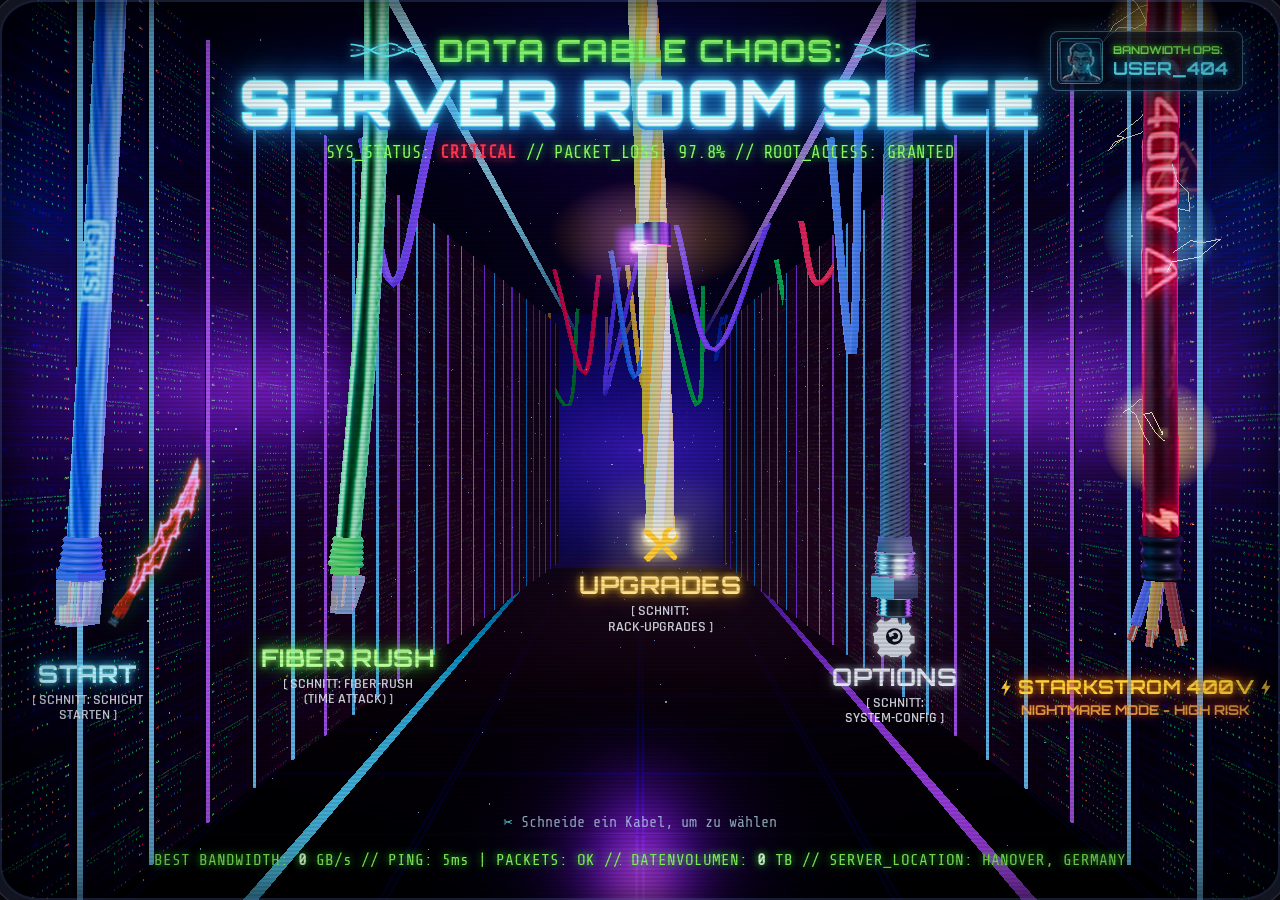
==== index.html @ 013e3e26 "Add Data Cable Chaos: Server Room Slice web game Fruit-Ninja-style 3D arcade game (Three.js) where y" ====
<!doctype html>
<html lang="de">
<head>
  <meta charset="utf-8">
  <meta name="viewport" content="width=device-width, initial-scale=1, maximum-scale=1, user-scalable=no, viewport-fit=cover">
  <meta name="theme-color" content="#07051a">
  <title>Data Cable Chaos: Server Room Slice</title>
  <meta name="description" content="Kabelsalat &amp; IT-Notfall – Serverraum-Panik im Arcade-Stil. Kappe fliegende Kabel im perfekten 90°-Winkel!">
  <link rel="icon" href="data:image/svg+xml,%3Csvg xmlns='http://www.w3.org/2000/svg' viewBox='0 0 64 64'%3E%3Crect width='64' height='64' rx='12' fill='%2307051a'/%3E%3Cpath d='M8 44 C24 40 30 20 56 16' stroke='%2333c8ff' stroke-width='8' fill='none' stroke-linecap='round'/%3E%3Cpath d='M14 12 L50 52' stroke='%23fff' stroke-width='3'/%3E%3C/svg%3E">
  <link rel="stylesheet" href="css/style.css">
  <script type="importmap">
  {
    "imports": {
      "three": "./vendor/three/three.module.min.js",
      "three/addons/": "./vendor/three/addons/"
    }
  }
  </script>
</head>
<body>
<!-- Hand-drawn SVG kit: sketch filters + neon icon symbols -->
<svg class="svg-defs" aria-hidden="true" width="0" height="0">
  <defs>
    <filter id="rough" x="-10%" y="-10%" width="120%" height="120%">
      <feTurbulence type="fractalNoise" baseFrequency="0.035" numOctaves="2" seed="4" result="n"/>
      <feDisplacementMap in="SourceGraphic" in2="n" scale="3.2" xChannelSelector="R" yChannelSelector="G"/>
    </filter>
    <filter id="rough-strong" x="-10%" y="-10%" width="120%" height="120%">
      <feTurbulence type="fractalNoise" baseFrequency="0.05" numOctaves="2" seed="9" result="n"/>
      <feDisplacementMap in="SourceGraphic" in2="n" scale="5" xChannelSelector="R" yChannelSelector="G"/>
    </filter>
    <symbol id="i-heart" viewBox="0 0 64 58">
      <path d="M32 55 C26 49 4 35 4 18 C4 8 11 3 19 3 C25 3 30 7 32 12 C34 7 39 3 45 3 C53 3 60 8 60 18 C60 35 38 49 32 55 Z" fill="currentColor"/>
      <path d="M12 14 C13 10 16 8 20 8" stroke="#fff" stroke-opacity=".75" stroke-width="3.5" fill="none" stroke-linecap="round"/>
      <path d="M31 54 C25 48 5 34 5 18 C5 9 12 4 19 4 C26 4 30 8 32 13 C34 8 38 4 45 4 C52 4 59 9 59 18 C59 34 39 48 33 54" stroke="#ffd0d8" stroke-opacity=".55" stroke-width="1.6" fill="none"/>
    </symbol>
    <symbol id="i-heart-empty" viewBox="0 0 64 58">
      <path d="M32 55 C26 49 4 35 4 18 C4 8 11 3 19 3 C25 3 30 7 32 12 C34 7 39 3 45 3 C53 3 60 8 60 18 C60 35 38 49 32 55 Z" fill="none" stroke="currentColor" stroke-width="3" stroke-dasharray="7 4"/>
      <path d="M22 16 L30 26 L24 32 L34 44" stroke="currentColor" stroke-width="2.5" fill="none"/>
    </symbol>
    <symbol id="i-gear" viewBox="0 0 64 64">
      <path fill="currentColor" d="M27 3h10l2 8 6 3 7-4 7 7-4 7 3 6 8 2v10l-8 2-3 6 4 7-7 7-7-4-6 3-2 8H27l-2-8-6-3-7 4-7-7 4-7-3-6-8-2V27l8-2 3-6-4-7 7-7 7 4 6-3z"/>
      <circle cx="32" cy="32" r="13" fill="#0b0a1c"/>
      <path d="M26 30a7 7 0 1 1 5 8" stroke="currentColor" stroke-width="4" fill="none" stroke-linecap="round"/>
      <path d="M24 26l2 5 5-2" stroke="currentColor" stroke-width="3" fill="none"/>
    </symbol>
    <symbol id="i-wrench" viewBox="0 0 64 64">
      <path fill="currentColor" d="M50 4a13 13 0 0 0-14 17L6 51l7 7 30-30A13 13 0 0 0 60 14l-8 8-7-2-2-7 8-8z"/>
      <path fill="currentColor" d="M9 6l7 2 18 18-6 6L10 14 8 7z"/>
      <path fill="currentColor" d="M36 38l6-6 16 16a4.3 4.3 0 0 1-6 6z"/>
    </symbol>
    <symbol id="i-bolt" viewBox="0 0 32 48">
      <path fill="currentColor" d="M20 1 3 27h11l-4 20 19-28H17z"/>
    </symbol>
    <symbol id="i-warn" viewBox="0 0 64 58">
      <path d="M32 4 61 54H3z" fill="none" stroke="currentColor" stroke-width="5" stroke-linejoin="round"/>
      <path d="M35 17 24 36h9l-4 13 12-18h-9z" fill="currentColor"/>
    </symbol>
    <symbol id="i-pause" viewBox="0 0 32 32">
      <rect x="7" y="5" width="6" height="22" rx="1.5" fill="currentColor"/>
      <rect x="19" y="5" width="6" height="22" rx="1.5" fill="currentColor"/>
    </symbol>
    <symbol id="i-cables" viewBox="0 0 80 24">
      <path d="M2 6 C20 6 24 18 40 18 S60 6 78 6" stroke="currentColor" stroke-width="2" fill="none"/>
      <path d="M2 18 C20 18 24 6 40 6 S60 18 78 18" stroke="currentColor" stroke-width="2" fill="none"/>
      <path d="M2 12 H78" stroke="currentColor" stroke-width="1" stroke-dasharray="3 3" fill="none"/>
    </symbol>
  </defs>
</svg>

<div id="app">
  <canvas id="gl" aria-label="Spielfeld"></canvas>
  <canvas id="fx2d" aria-hidden="true"></canvas>
  <div id="labels" aria-live="off"></div>
  <div id="popups" aria-hidden="true"></div>

  <!-- ============ IN-GAME HUD (gameplay.jpg) ============ -->
  <header id="hud" class="hidden">
    <div class="hud-bw">
      <div class="hud-cap">BANDBREITE:</div>
      <div class="hud-num"><span id="score">0</span><small>GB/s</small></div>
      <div id="boost" class="boost hidden"><svg><use href="#i-bolt"/></svg> UPLINK BOOST x2 <i id="boostTime"></i></div>
      <div id="comboMeter" class="combo-meter"></div>
    </div>
    <div class="hud-title">
      <span>DATA CABLE CHAOS:</span>
      <b>SERVER ROOM SLICE</b>
      <em id="modeTag">SCHICHT</em>
    </div>
    <div class="hud-status">
      <div class="hud-cap" id="statusCap">SERVER-STATUS:</div>
      <div id="hearts" class="hearts"></div>
      <div id="timer" class="timer hidden">60</div>
    </div>
    <button id="pauseBtn" class="icon-btn" aria-label="Pause"><svg><use href="#i-pause"/></svg></button>
  </header>

  <!-- ============ MAIN MENU (menu.jpg) ============ -->
  <section id="menu" class="screen">
    <div class="logo">
      <div class="logo-top"><svg class="logo-cables"><use href="#i-cables"/></svg><span>DATA CABLE CHAOS:</span><svg class="logo-cables"><use href="#i-cables"/></svg></div>
      <h1 class="logo-main">SERVER ROOM SLICE</h1>
      <div class="sysline">SYS_STATUS: <b class="crit">CRITICAL</b> // PACKET_LOSS: <span id="pktLoss">98.4%</span> // ROOT_ACCESS: GRANTED</div>
    </div>
    <div class="operator">
      <img src="assets/textures/ui_avatar.png" alt="" width="46" height="46">
      <div><small>BANDWIDTH OPS:</small><b id="opName">USER_404</b></div>
    </div>
    <img class="menu-blade" src="assets/textures/fx_laser_blade.png" alt="">
    <p class="menu-hint"><span>&#9986;</span> Schneide ein Kabel, um zu wählen</p>
    <footer class="menu-footer">
      BEST BANDWIDTH: <b id="bestScore">0</b> GB/s // PING: <span id="ping">4</span>ms | PACKETS: OK // DATENVOLUMEN: <b id="credits">0</b> TB // SERVER_LOCATION: HANOVER, GERMANY
    </footer>
  </section>

  <!-- ============ UPGRADES ============ -->
  <section id="shop" class="screen panel-screen hidden">
    <div class="panel">
      <div class="panel-head"><svg class="ph-icon yellow"><use href="#i-wrench"/></svg><h2>RACK-UPGRADES</h2><span class="ph-credits">DATENVOLUMEN: <b id="shopCredits">0</b> TB</span></div>
      <div id="shopList" class="shop-list"></div>
      <div class="panel-foot"><button class="btn" data-action="back">&#8592; ZURÜCK</button></div>
    </div>
  </section>

  <!-- ============ OPTIONS ============ -->
  <section id="options" class="screen panel-screen hidden">
    <div class="panel">
      <div class="panel-head"><svg class="ph-icon grey"><use href="#i-gear"/></svg><h2>SYSTEM-CONFIG</h2></div>
      <div class="opt-grid">
        <label class="opt"><span>SOUND-FX</span><input type="checkbox" data-opt="sfx"><i></i></label>
        <label class="opt"><span>SERVER-BRUMMEN (MUSIK)</span><input type="checkbox" data-opt="music"><i></i></label>
        <label class="opt"><span>NEON-BLOOM (GRAFIK)</span><input type="checkbox" data-opt="bloom"><i></i></label>
        <label class="opt"><span>CRT-SCANLINES</span><input type="checkbox" data-opt="crt"><i></i></label>
        <label class="opt"><span>SCREEN-SHAKE</span><input type="checkbox" data-opt="shake"><i></i></label>
        <label class="opt"><span>WINKEL-OVERLAY (SKIZZE)</span><input type="checkbox" data-opt="protractor"><i></i></label>
        <div class="opt opt-row"><span>KLINGENFARBE</span>
          <div class="swatches" id="bladeSwatches">
            <button data-blade="cyan" style="--c:#39e8ff" aria-label="Cyan"></button>
            <button data-blade="magenta" style="--c:#ff4fd8" aria-label="Magenta"></button>
            <button data-blade="gold" style="--c:#ffc933" aria-label="Gold"></button>
            <button data-blade="green" style="--c:#6dff6a" aria-label="Grün"></button>
          </div>
        </div>
        <div class="opt opt-row"><span>OPERATOR-NAME</span><input type="text" id="nameInput" maxlength="12" spellcheck="false" autocomplete="off"></div>
      </div>
      <div class="panel-foot">
        <button class="btn danger" data-action="reset">FORMATIEREN (RESET)</button>
        <button class="btn" data-action="back">&#8592; ZURÜCK</button>
      </div>
    </div>
  </section>

  <!-- ============ PAUSE ============ -->
  <section id="pause" class="screen panel-screen hidden">
    <div class="panel small">
      <div class="panel-head"><h2>WARTUNGSMODUS</h2></div>
      <p class="mono center">Schicht pausiert. Kabel hängen in der Luft …</p>
      <div class="panel-foot col">
        <button class="btn primary" data-action="resume">WEITER</button>
        <button class="btn" data-action="restart">NEUSTART</button>
        <button class="btn" data-action="menu">HAUPTMENÜ</button>
      </div>
    </div>
  </section>

  <!-- ============ GAME OVER ============ -->
  <section id="gameover" class="screen panel-screen hidden">
    <div class="panel bsod" id="goPanel">
      <div class="bsod-face">:(</div>
      <h2 id="goTitle">SYSTEMABSTURZ</h2>
      <p class="mono" id="goReason">KERNEL_PANIC: 400V_CONTACT_DETECTED</p>
      <div class="go-stats" id="goStats"></div>
      <div id="goRecord" class="go-record hidden">NEUER REKORD!</div>
      <div class="panel-foot">
        <button class="btn primary" data-action="restart">NEUE SCHICHT</button>
        <button class="btn" data-action="menu">HAUPTMENÜ</button>
      </div>
    </div>
  </section>

  <div id="flash"></div>
  <div id="crt" aria-hidden="true"><div class="scan"></div><div class="vignette"></div><div class="bezel"></div></div>

  <div id="loading" class="screen">
    <div class="boot">
      <div class="boot-title">DATA CABLE CHAOS</div>
      <pre id="bootLog">&gt; POST check ...</pre>
      <div class="boot-bar"><i id="bootBar"></i></div>
    </div>
  </div>
  <noscript><div class="noscript">Dieses Spiel benötigt JavaScript &amp; WebGL.</div></noscript>
</div>

<script type="module" src="js/main.js"></script>
</body>
</html>
---- css/style.css ----
/* ==========================================================================
   DATA CABLE CHAOS: SERVER ROOM SLICE — neon CRT arcade UI
   ========================================================================== */
@font-face{font-family:'Orbitron';font-style:normal;font-weight:700 900;font-display:swap;src:url('../assets/fonts/Orbitron-900.woff2') format('woff2');}
@font-face{font-family:'Rajdhani';font-style:normal;font-weight:600;font-display:swap;src:url('../assets/fonts/Rajdhani-600.woff2') format('woff2');}
@font-face{font-family:'Rajdhani';font-style:normal;font-weight:700;font-display:swap;src:url('../assets/fonts/Rajdhani-700.woff2') format('woff2');}
@font-face{font-family:'Share Tech Mono';font-style:normal;font-weight:400;font-display:swap;src:url('../assets/fonts/ShareTechMono-400.woff2') format('woff2');}

:root{
  --bg:#07051a;
  --green:#8dff62;
  --green-glow:#3dff3a;
  --cyan:#5ff2ff;
  --cyan-deep:#1aa9ff;
  --blue:#2f7dff;
  --yellow:#ffc933;
  --red:#ff3552;
  --orange:#ff8a2a;
  --grey:#c8d0dc;
  --purple:#8a4dff;
  --panel:rgba(10,12,30,.86);
  --line:rgba(120,190,255,.35);
  --blade:#39e8ff;
  --f-title:'Orbitron',system-ui,sans-serif;
  --f-ui:'Rajdhani','Segoe UI',system-ui,sans-serif;
  --f-mono:'Share Tech Mono',ui-monospace,monospace;
  --gutter:clamp(12px,2.4vw,34px);
}
*{box-sizing:border-box;margin:0;padding:0}
html,body{height:100%;background:var(--bg);color:#fff;overflow:hidden;overscroll-behavior:none}
body{font-family:var(--f-ui);-webkit-font-smoothing:antialiased;user-select:none;-webkit-user-select:none;-webkit-tap-highlight-color:transparent;touch-action:none}
.svg-defs{position:absolute;width:0;height:0}
.hidden{display:none!important}
button{font:inherit;color:inherit;background:none;border:0;cursor:pointer}

#app{position:fixed;inset:0;overflow:hidden;background:radial-gradient(120% 90% at 50% 45%,#1b0e46 0%,#0a0724 55%,#040310 100%)}
#gl,#fx2d{position:absolute;inset:0;width:100%;height:100%;display:block}
#gl{touch-action:none;cursor:crosshair}
#fx2d{pointer-events:none;z-index:2}
#labels,#popups{position:absolute;inset:0;pointer-events:none;z-index:3}

/* ---------- neon text helpers ---------- */
.neon-green{color:var(--green);text-shadow:0 0 6px var(--green-glow),0 0 18px rgba(61,255,58,.55)}
.neon-cyan{color:var(--cyan);text-shadow:0 0 6px var(--cyan-deep),0 0 22px rgba(26,169,255,.8)}

/* ==========================================================================
   HUD (gameplay.jpg)
   ========================================================================== */
#hud{position:absolute;inset:0 0 auto 0;z-index:5;display:grid;grid-template-columns:1fr auto 1fr;align-items:start;
  padding:calc(var(--gutter) + env(safe-area-inset-top)) calc(var(--gutter) + 8px) 0;pointer-events:none}
.hud-cap{font-family:var(--f-title);font-weight:700;font-size:clamp(13px,1.9vw,28px);letter-spacing:.04em;color:var(--green);
  text-shadow:0 0 6px var(--green-glow),0 0 16px rgba(61,255,58,.45)}
.hud-num{display:flex;align-items:baseline;gap:.35em;font-family:var(--f-title);font-weight:900;line-height:1;
  font-size:clamp(34px,5.6vw,84px);color:#d6fbff;
  text-shadow:0 0 4px #fff,0 0 12px var(--cyan),0 0 30px var(--cyan-deep),0 0 60px rgba(26,169,255,.5)}
.hud-num small{font-size:.36em;color:var(--green);text-shadow:0 0 8px var(--green-glow)}
.hud-num.bump{animation:bump .25s ease-out}
@keyframes bump{0%{transform:scale(1.14)}100%{transform:scale(1)}}
.hud-bw{justify-self:start;transform-origin:left top}
.hud-title{text-align:center;font-family:var(--f-title);line-height:1.05;padding-top:4px}
.hud-title span{display:block;font-weight:700;color:var(--green);font-size:clamp(11px,1.7vw,26px);letter-spacing:.05em;
  text-shadow:0 0 6px var(--green-glow),0 0 14px rgba(61,255,58,.45)}
.hud-title b{display:block;color:#c9f6ff;font-weight:700;font-size:clamp(12px,1.9vw,30px);letter-spacing:.04em;
  text-shadow:0 0 6px var(--cyan),0 0 18px var(--cyan-deep)}
.hud-title em{display:inline-block;margin-top:6px;font-style:normal;font-family:var(--f-mono);font-size:clamp(10px,1vw,13px);
  color:var(--bg);background:var(--green);padding:1px 8px;border-radius:2px;letter-spacing:.12em;box-shadow:0 0 12px var(--green-glow)}
.hud-title em.rush{background:var(--green)} .hud-title em.nightmare{background:var(--red);color:#fff;box-shadow:0 0 14px var(--red)}
.hud-status{justify-self:end;text-align:right}
.hearts{display:flex;gap:clamp(4px,.6vw,10px);justify-content:flex-end;margin-top:4px}
.hearts svg{width:clamp(30px,4.2vw,62px);height:clamp(27px,3.8vw,56px);color:#ff2447;
  filter:drop-shadow(0 0 6px #ff2447) drop-shadow(0 0 16px rgba(255,36,71,.7))}
.hearts svg.lost{color:#5a2a3a;filter:url(#rough) drop-shadow(0 0 2px #000);opacity:.8}
.hearts svg.hit{animation:heartHit .6s ease-out}
@keyframes heartHit{0%{transform:scale(1.6) rotate(-12deg);color:#fff}100%{transform:scale(1)}}
.timer{font-family:var(--f-title);font-weight:900;font-size:clamp(30px,5vw,72px);color:#eaffd8;line-height:1;
  text-shadow:0 0 6px #fff,0 0 16px var(--green),0 0 36px var(--green-glow)}
.timer.low{color:#ffd6dc;text-shadow:0 0 6px #fff,0 0 16px var(--red),0 0 36px var(--red);animation:blink .5s steps(2) infinite}
@keyframes blink{50%{opacity:.55}}
.boost{margin-top:8px;display:inline-flex;align-items:center;gap:6px;font-family:var(--f-title);font-size:clamp(11px,1.2vw,16px);
  color:var(--yellow);padding:4px 10px;border:1px solid var(--yellow);border-radius:4px;box-shadow:0 0 14px rgba(255,201,51,.5),inset 0 0 12px rgba(255,201,51,.25);
  animation:blink 1s steps(2) infinite}
.boost svg{width:12px;height:18px}
.combo-meter{margin-top:6px;font-family:var(--f-mono);color:var(--cyan);font-size:clamp(11px,1.1vw,15px);min-height:1.2em;text-shadow:0 0 8px var(--cyan-deep)}
.icon-btn{position:absolute;right:calc(var(--gutter) + 8px);top:calc(var(--gutter) + env(safe-area-inset-top) + clamp(78px,9vw,130px));pointer-events:auto;
  width:40px;height:40px;border-radius:8px;border:1px solid var(--line);background:rgba(10,12,30,.55);color:var(--grey);
  display:grid;place-items:center;box-shadow:0 0 12px rgba(95,242,255,.15)}
.icon-btn svg{width:18px;height:18px}
.icon-btn:hover{color:#fff;border-color:var(--cyan);box-shadow:0 0 16px rgba(95,242,255,.5)}

/* ==========================================================================
   MENU (menu.jpg)
   ========================================================================== */
.screen{position:absolute;inset:0;z-index:6}
#menu{pointer-events:none}
.logo{position:absolute;left:50%;top:calc(var(--gutter) + env(safe-area-inset-top));transform:translateX(-50%);text-align:center;width:min(96vw,1320px)}
.logo-top{display:flex;align-items:center;justify-content:center;gap:12px;font-family:var(--f-title);font-weight:700;color:var(--green);
  font-size:clamp(14px,2.4vw,34px);letter-spacing:.05em;text-shadow:0 0 6px var(--green-glow),0 0 18px rgba(61,255,58,.5)}
.logo-cables{width:clamp(34px,6vw,86px);height:clamp(12px,1.9vw,26px);color:var(--cyan);filter:url(#rough) drop-shadow(0 0 4px var(--cyan-deep))}
.logo-main{font-family:var(--f-title);font-weight:900;font-size:clamp(26px,4.9vw,80px);line-height:1.02;letter-spacing:.02em;margin-top:2px;
  color:#e9fcff;-webkit-text-stroke:1px rgba(95,242,255,.9);
  text-shadow:0 0 2px #fff,0 0 10px var(--cyan),0 0 26px var(--cyan-deep),0 0 60px rgba(47,125,255,.8),0 4px 0 rgba(26,80,190,.9)}
.sysline{margin-top:8px;font-family:var(--f-mono);font-size:clamp(10px,1.35vw,19px);color:var(--green);letter-spacing:.03em;text-shadow:0 0 8px var(--green-glow)}
.sysline .crit{color:var(--red);text-shadow:0 0 10px var(--red);animation:blink 1.2s steps(2) infinite}
.operator{position:absolute;right:calc(var(--gutter) + 6px);top:calc(var(--gutter) + env(safe-area-inset-top));display:flex;gap:10px;align-items:center;
  padding:6px 14px 6px 6px;border:1.5px solid rgba(120,200,255,.55);border-radius:8px;background:rgba(8,14,32,.78);
  box-shadow:0 0 18px rgba(95,242,255,.25),inset 0 0 14px rgba(95,242,255,.12)}
.operator img{width:46px;height:46px;border-radius:5px;border:1px solid rgba(95,242,255,.6)}
.operator small{display:block;font-family:var(--f-title);font-size:11px;color:var(--green);text-shadow:0 0 6px var(--green-glow)}
.operator b{display:block;font-family:var(--f-title);font-size:18px;color:var(--cyan);text-shadow:0 0 8px var(--cyan-deep)}
.menu-blade{position:absolute;width:clamp(120px,15vw,230px);opacity:.95;mix-blend-mode:screen;transform:rotate(-58deg);transform-origin:left center;
  left:var(--blade-x,20%);top:var(--blade-y,60%);filter:drop-shadow(0 0 10px rgba(255,60,60,.5)) hue-rotate(155deg) saturate(1.6);animation:bladeBob 2.4s ease-in-out infinite}
@keyframes bladeBob{50%{translate:0 -6px}}
.menu-hint{position:absolute;left:50%;bottom:calc(var(--gutter) + 38px + env(safe-area-inset-bottom));transform:translateX(-50%);font-family:var(--f-mono);
  color:rgba(200,240,255,.7);font-size:clamp(11px,1.2vw,15px);white-space:nowrap;animation:blink 2s steps(2) infinite}
.menu-hint span{color:var(--cyan)}
.menu-footer{position:absolute;left:0;right:0;bottom:calc(var(--gutter) + env(safe-area-inset-bottom));text-align:center;font-family:var(--f-mono);
  font-size:clamp(9px,1.25vw,17px);color:var(--green);text-shadow:0 0 8px var(--green-glow);padding:0 var(--gutter)}
.menu-footer b{color:#d8ffd0}

/* ---- labels under the hanging 3D menu cables ---- */
.mlabel{position:absolute;transform:translate(-50%,0);text-align:center;pointer-events:auto;cursor:pointer;white-space:nowrap;transition:opacity .3s}
.mlabel .ml-icon{position:absolute;left:50%;bottom:100%;transform:translate(-50%,-4px);width:clamp(28px,3.2vw,48px);height:clamp(28px,3.2vw,48px)}
.mlabel .ml-title{display:block;font-family:var(--f-title);font-weight:700;font-size:clamp(13px,1.9vw,30px);letter-spacing:.02em}
.mlabel .ml-sub{display:block;margin-top:4px;font-family:var(--f-ui);font-weight:600;font-size:clamp(10px,1.1vw,16px);color:#e7ecf5;opacity:.9;line-height:1.1}
.mlabel.start .ml-title{color:#b8f2ff;text-shadow:0 0 6px var(--cyan),0 0 20px var(--cyan-deep)}
.mlabel.rush .ml-title{color:#b8ff9a;text-shadow:0 0 6px var(--green),0 0 20px var(--green-glow)}
.mlabel.shop .ml-title{color:#ffe08a;text-shadow:0 0 6px var(--yellow),0 0 20px rgba(255,170,0,.7)}
.mlabel.shop .ml-icon{color:var(--yellow);filter:url(#rough) drop-shadow(0 0 8px rgba(255,190,40,.9))}
.mlabel.opts .ml-title{color:#dfe5ee;text-shadow:0 0 6px rgba(200,210,230,.7),0 0 18px rgba(160,170,200,.5)}
.mlabel.opts .ml-icon{color:#c9ced8;filter:url(#rough) drop-shadow(0 0 6px rgba(200,210,230,.6))}
.mlabel.hv .ml-title{color:#ffd23a;text-shadow:0 0 6px #ff9d00,0 0 20px #ff4a00;font-size:clamp(11px,1.5vw,24px)}
.mlabel.hv .ml-sub{color:#ffb14a;font-family:var(--f-title);font-size:clamp(9px,1.05vw,14px);text-shadow:0 0 8px #ff4a00}
.mlabel.hv .ml-title svg{width:.6em;height:.9em;vertical-align:-.1em;color:#ffd23a}
.mlabel:hover .ml-title{filter:brightness(1.35)}
.mlabel.gone{opacity:0}

/* ==========================================================================
   Popups (points + angle)
   ========================================================================== */
.pop{position:absolute;transform:translate(-50%,-50%);text-align:center;font-family:var(--f-title);font-weight:900;white-space:nowrap;
  animation:popUp 1.05s cubic-bezier(.2,.9,.3,1) forwards}
.pop .pts{display:block;font-size:clamp(18px,2.4vw,34px);color:#eaffff;text-shadow:0 0 6px var(--cyan),0 0 18px var(--cyan-deep)}
.pop .grade{display:block;font-size:clamp(11px,1.3vw,18px);letter-spacing:.06em}
.pop.g-perfect .pts{color:#fff6cf;text-shadow:0 0 6px #ffd23a,0 0 22px #ff9d00}
.pop.g-perfect .grade{color:#ffe27a;text-shadow:0 0 10px #ffae00}
.pop.g-clean .grade{color:var(--green);text-shadow:0 0 10px var(--green-glow)}
.pop.g-ok .grade{color:var(--cyan)}
.pop.g-bad .grade{color:#ff8fa0;text-shadow:0 0 8px var(--red)}
.pop .strip{display:block;font-family:var(--f-mono);font-size:clamp(10px,1.1vw,14px);color:var(--yellow);text-shadow:0 0 8px #ff9d00}
.pop.combo .pts{font-size:clamp(26px,4vw,56px);color:#fff;text-shadow:0 0 8px var(--purple),0 0 26px #ff4fd8}
.pop.combo .grade{color:#ffb5f5}
.pop.bad .pts{color:#ff9aa8;text-shadow:0 0 10px var(--red)}
.pop.boost .pts{color:#fff2b0;text-shadow:0 0 10px #ffc933,0 0 30px #ff9d00}
@keyframes popUp{0%{opacity:0;transform:translate(-50%,-30%) scale(.6)}15%{opacity:1;transform:translate(-50%,-60%) scale(1.15)}
  30%{transform:translate(-50%,-70%) scale(1)}100%{opacity:0;transform:translate(-50%,-150%) scale(.95)}}
.miss-x{position:absolute;transform:translate(-50%,-100%);font-family:var(--f-title);font-weight:900;font-size:clamp(34px,4vw,60px);color:var(--red);
  text-shadow:0 0 10px var(--red),0 0 30px var(--red);animation:missX 1.2s ease-out forwards}
.miss-x small{display:block;font-size:.28em;font-family:var(--f-mono);letter-spacing:.1em}
@keyframes missX{0%{opacity:0;transform:translate(-50%,-60%) scale(2)}15%{opacity:1;transform:translate(-50%,-100%) scale(1)}80%{opacity:1}100%{opacity:0;transform:translate(-50%,-130%)}}

/* ==========================================================================
   Panels (shop / options / pause / game over)
   ========================================================================== */
.panel-screen{display:grid;place-items:center;padding:var(--gutter);background:rgba(4,3,16,.55);backdrop-filter:blur(3px);-webkit-backdrop-filter:blur(3px)}
.panel{position:relative;width:min(760px,100%);max-height:calc(100dvh - 2*var(--gutter));overflow:auto;padding:clamp(16px,2.4vw,30px);
  background:linear-gradient(180deg,rgba(14,18,42,.94),rgba(8,9,24,.94));border-radius:14px;
  box-shadow:0 0 0 1.5px rgba(120,200,255,.45),0 0 30px rgba(47,125,255,.35),inset 0 0 40px rgba(95,242,255,.07)}
.panel::before{content:"";position:absolute;inset:6px;border:1.5px solid rgba(141,255,98,.35);border-radius:10px;pointer-events:none;filter:url(#rough)}
.panel.small{width:min(420px,100%)}
.panel-head{display:flex;align-items:center;gap:12px;flex-wrap:wrap;margin-bottom:16px;padding-bottom:12px;border-bottom:1px solid var(--line)}
.panel-head h2{font-family:var(--f-title);font-size:clamp(20px,2.6vw,32px);color:#c9f6ff;text-shadow:0 0 8px var(--cyan),0 0 22px var(--cyan-deep);letter-spacing:.04em}
.ph-icon{width:38px;height:38px;filter:url(#rough)}
.ph-icon.yellow{color:var(--yellow);filter:url(#rough) drop-shadow(0 0 8px #ffae00)}
.ph-icon.grey{color:var(--grey);filter:url(#rough) drop-shadow(0 0 6px rgba(200,210,230,.6))}
.ph-credits{margin-left:auto;font-family:var(--f-mono);color:var(--green);text-shadow:0 0 8px var(--green-glow)}
.panel-foot{display:flex;gap:12px;justify-content:flex-end;flex-wrap:wrap;margin-top:20px}
.panel-foot.col{flex-direction:column;align-items:stretch}
.mono{font-family:var(--f-mono);color:#bfe9ff}
.center{text-align:center}
.btn{font-family:var(--f-title);font-weight:700;font-size:clamp(13px,1.3vw,16px);letter-spacing:.06em;padding:12px 20px;border-radius:8px;color:#dff8ff;
  border:1.5px solid rgba(120,200,255,.55);background:rgba(20,40,80,.35);box-shadow:0 0 12px rgba(95,242,255,.18),inset 0 0 12px rgba(95,242,255,.1);transition:.15s}
.btn:hover,.btn:focus-visible{outline:none;border-color:var(--cyan);color:#fff;box-shadow:0 0 18px rgba(95,242,255,.55),inset 0 0 16px rgba(95,242,255,.25)}
.btn.primary{border-color:var(--green);color:#eaffdf;background:rgba(40,90,30,.35);box-shadow:0 0 16px rgba(61,255,58,.35),inset 0 0 14px rgba(61,255,58,.2)}
.btn.danger{border-color:rgba(255,53,82,.7);color:#ffc2cc;background:rgba(90,10,20,.35)}
.btn:disabled{opacity:.4;cursor:not-allowed}

/* shop */
.shop-list{display:grid;gap:12px}
.shop-item{display:grid;grid-template-columns:auto 1fr auto;gap:14px;align-items:center;padding:12px 14px;border-radius:10px;
  border:1px solid rgba(120,200,255,.25);background:rgba(12,20,44,.6)}
.shop-item .si-icon{width:54px;height:54px;border-radius:8px;display:grid;place-items:center;background:rgba(0,0,0,.35);border:1px solid rgba(255,255,255,.1)}
.shop-item .si-icon svg{width:32px;height:32px;filter:url(#rough) drop-shadow(0 0 6px currentColor)}
.shop-item h3{font-family:var(--f-title);font-size:clamp(13px,1.4vw,17px);color:#e9fbff;letter-spacing:.03em}
.shop-item p{font-size:clamp(13px,1.2vw,15px);color:#aebfd6;line-height:1.25;margin-top:2px}
.shop-item .lv{display:flex;gap:4px;margin-top:6px}
.shop-item .lv i{width:18px;height:6px;border-radius:1px;background:rgba(255,255,255,.12)}
.shop-item .lv i.on{background:var(--green);box-shadow:0 0 8px var(--green-glow)}
.shop-item .btn{min-width:118px;padding:10px 12px}

/* options */
.opt-grid{display:grid;grid-template-columns:repeat(auto-fit,minmax(260px,1fr));gap:10px}
.opt{display:flex;align-items:center;justify-content:space-between;gap:12px;padding:12px 14px;border-radius:10px;border:1px solid rgba(120,200,255,.25);
  background:rgba(12,20,44,.6);font-family:var(--f-title);font-size:clamp(11px,1.1vw,14px);color:#dfe8f5;cursor:pointer;letter-spacing:.03em}
.opt input[type=checkbox]{position:absolute;opacity:0;pointer-events:none}
.opt input[type=checkbox]+i{flex:none;width:46px;height:24px;border-radius:12px;background:#2a2d44;position:relative;transition:.2s;border:1px solid rgba(255,255,255,.15)}
.opt input[type=checkbox]+i::after{content:"";position:absolute;left:3px;top:3px;width:16px;height:16px;border-radius:50%;background:#8b90a8;transition:.2s}
.opt input[type=checkbox]:checked+i{background:rgba(61,255,58,.25);border-color:var(--green);box-shadow:0 0 10px rgba(61,255,58,.5)}
.opt input[type=checkbox]:checked+i::after{left:25px;background:var(--green)}
.opt input[type=checkbox]:focus-visible+i{outline:2px solid var(--cyan);outline-offset:2px}
.opt-row{cursor:default}
.swatches{display:flex;gap:8px}
.swatches button{width:26px;height:26px;border-radius:50%;background:var(--c);box-shadow:0 0 10px var(--c);border:2px solid transparent}
.swatches button.on{border-color:#fff}
#nameInput{width:130px;font-family:var(--f-mono);font-size:15px;color:var(--cyan);background:#070a18;border:1px solid var(--line);border-radius:6px;padding:6px 8px;user-select:text;-webkit-user-select:text}

/* game over: neon "blue screen" */
.bsod{text-align:left;background:linear-gradient(180deg,rgba(14,40,140,.92),rgba(8,20,90,.94));box-shadow:0 0 0 1.5px rgba(120,200,255,.7),0 0 50px rgba(47,125,255,.6)}
.bsod.lost{background:linear-gradient(180deg,rgba(70,10,30,.94),rgba(30,5,20,.95));box-shadow:0 0 0 1.5px rgba(255,80,110,.6),0 0 50px rgba(255,53,82,.45)}
.bsod.timeup{background:linear-gradient(180deg,rgba(10,60,30,.94),rgba(5,28,16,.95));box-shadow:0 0 0 1.5px rgba(141,255,98,.6),0 0 50px rgba(61,255,58,.35)}
.bsod-face{font-family:var(--f-ui);font-size:clamp(60px,9vw,110px);line-height:1;color:#fff}
.bsod h2{font-family:var(--f-title);font-size:clamp(24px,3.6vw,46px);margin-top:6px;text-shadow:0 0 12px rgba(255,255,255,.5)}
.bsod .mono{color:#dbe8ff;margin-top:6px}
.go-stats{display:grid;grid-template-columns:repeat(auto-fit,minmax(150px,1fr));gap:10px;margin-top:18px}
.go-stats div{padding:10px 12px;background:rgba(0,0,0,.25);border-radius:8px;border:1px solid rgba(255,255,255,.12)}
.go-stats small{display:block;font-family:var(--f-mono);font-size:12px;color:#b9cdf5;letter-spacing:.06em}
.go-stats b{display:block;font-family:var(--f-title);font-size:clamp(18px,2.2vw,26px);color:#fff}
.go-record{margin-top:14px;font-family:var(--f-title);font-size:22px;color:var(--yellow);text-shadow:0 0 12px #ff9d00;animation:blink .6s steps(2) infinite}

/* ==========================================================================
   Flash + CRT monitor frame
   ========================================================================== */
#flash{position:absolute;inset:0;z-index:7;pointer-events:none;opacity:0;background:radial-gradient(circle at var(--fx,50%) var(--fy,50%),#fff 0%,#9fe8ff 25%,rgba(80,120,255,.6) 60%,rgba(40,0,80,.3) 100%)}
#flash.go{animation:flash .9s ease-out}
#flash.red{background:radial-gradient(circle at 50% 100%,rgba(255,40,60,.7),rgba(255,0,40,0) 70%)}
@keyframes flash{0%{opacity:1}100%{opacity:0}}
.shake{animation:shake .45s cubic-bezier(.36,.07,.19,.97)}
.shake-big{animation:shake 1s cubic-bezier(.36,.07,.19,.97)}
@keyframes shake{10%,90%{transform:translate(-2px,1px)}20%,80%{transform:translate(4px,-2px)}30%,50%,70%{transform:translate(-7px,3px)}40%,60%{transform:translate(7px,-3px)}}

#crt{position:absolute;inset:0;z-index:8;pointer-events:none}
#crt .scan{position:absolute;inset:0;background:repeating-linear-gradient(180deg,rgba(0,0,0,0) 0,rgba(0,0,0,0) 2px,rgba(0,0,0,.2) 3px,rgba(0,0,0,0) 4px);mix-blend-mode:multiply;animation:scanFlicker 6s infinite}
@keyframes scanFlicker{0%,100%{opacity:.85}48%{opacity:.85}50%{opacity:.6}52%{opacity:.85}}
#crt .vignette{position:absolute;inset:0;background:radial-gradient(ellipse 80% 75% at 50% 50%,transparent 60%,rgba(0,0,0,.55) 100%)}
#crt .bezel{position:absolute;inset:0;border-radius:clamp(14px,3vw,46px)/clamp(12px,2.6vw,40px);
  box-shadow:0 0 0 clamp(4px,.7vw,10px) #121420,0 0 0 clamp(5px,.8vw,12px) #262a3a,inset 0 0 0 2px rgba(120,160,255,.18),inset 0 0 50px rgba(0,0,0,.8),0 0 0 100vmax #06060c}
body.no-crt #crt .scan{display:none}

/* ==========================================================================
   Boot / loading
   ========================================================================== */
#loading{z-index:20;display:grid;place-items:center;background:#05040f;transition:opacity .6s}
#loading.done{opacity:0;pointer-events:none}
.boot{width:min(520px,88vw);font-family:var(--f-mono);color:var(--green)}
.boot-title{font-family:var(--f-title);font-weight:900;font-size:clamp(22px,4vw,40px);color:var(--cyan);text-shadow:0 0 12px var(--cyan-deep);margin-bottom:14px}
.boot pre{font-family:var(--f-mono);white-space:pre-wrap;font-size:13px;min-height:9em;text-shadow:0 0 6px var(--green-glow)}
.boot-bar{height:8px;border:1px solid var(--green);border-radius:2px;margin-top:10px;padding:1px}
.boot-bar i{display:block;height:100%;width:0;background:var(--green);box-shadow:0 0 10px var(--green-glow);transition:width .2s}
.noscript{position:fixed;inset:0;display:grid;place-items:center;font-family:var(--f-mono);color:var(--red)}

/* ==========================================================================
   Responsive
   ========================================================================== */
@media (max-width:760px){
  #hud{grid-template-columns:1fr 1fr}
  .hud-title{display:none}
  .operator{display:none}
  .sysline{font-size:10px}
  .menu-blade{display:none}
  .shop-item{grid-template-columns:auto 1fr}
  .shop-item .btn{grid-column:1/-1}
}
@media (max-width:640px){
  .mlabel .ml-sub{display:none}
  .mlabel.hv .ml-title .long{display:none}
}
@media (max-height:520px){
  .sysline{display:none}
  .menu-hint{display:none}
}
@media (prefers-reduced-motion:reduce){
  .sysline .crit,.menu-hint,.boost,.menu-blade{animation:none}
}
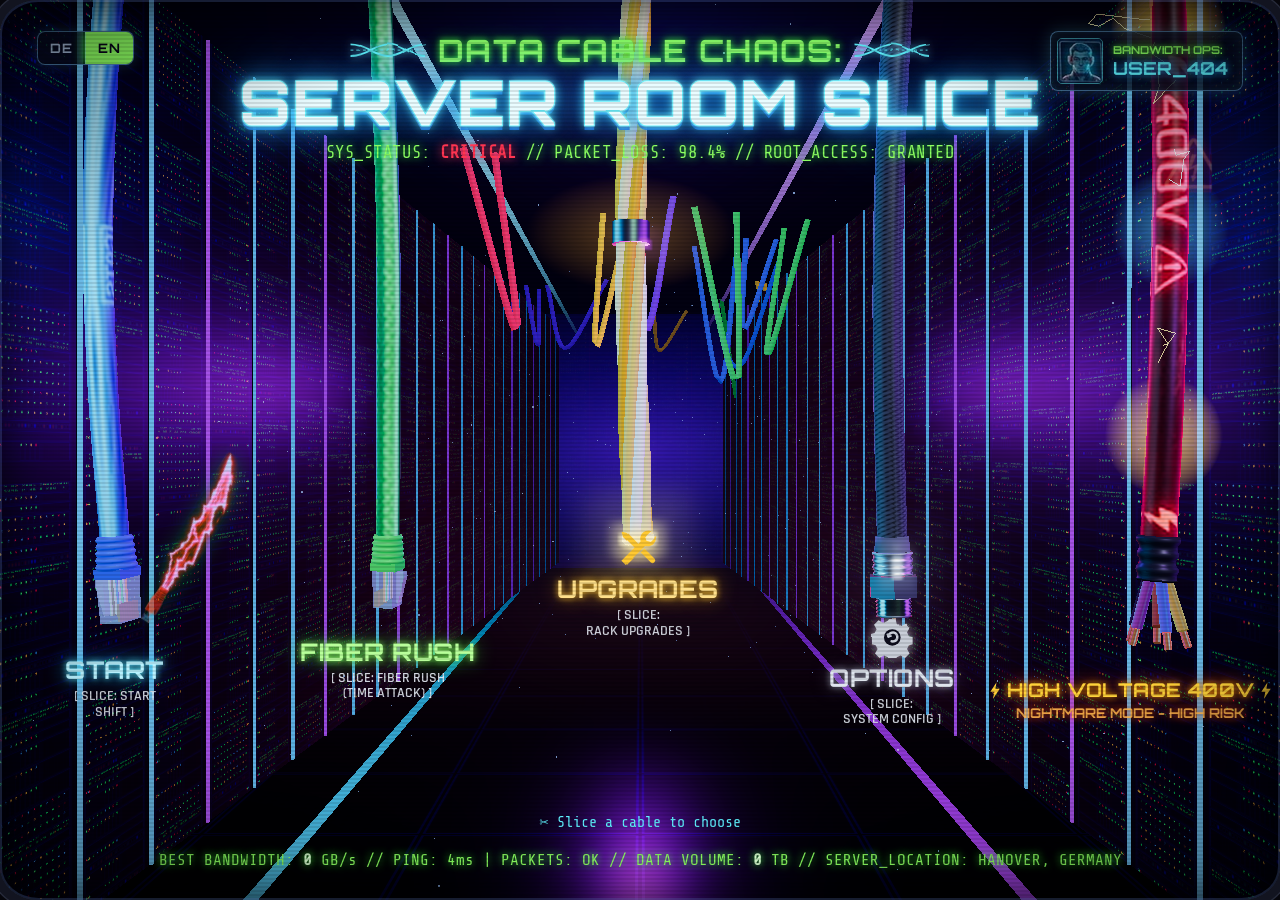
==== commit 274610e7: "Add German/English language setting All UI text moves into js/i18n.js. Static markup is translated v" ====
--- a/index.html
+++ b/index.html
@@ -77,7 +77,7 @@
   <!-- ============ IN-GAME HUD (gameplay.jpg) ============ -->
   <header id="hud" class="hidden">
     <div class="hud-bw">
-      <div class="hud-cap">BANDBREITE:</div>
+      <div class="hud-cap" data-i18n="hud.bandwidth">BANDBREITE:</div>
       <div class="hud-num"><span id="score">0</span><small>GB/s</small></div>
       <div id="boost" class="boost hidden"><svg><use href="#i-bolt"/></svg> UPLINK BOOST x2 <i id="boostTime"></i></div>
       <div id="comboMeter" class="combo-meter"></div>
@@ -92,7 +92,7 @@
       <div id="hearts" class="hearts"></div>
       <div id="timer" class="timer hidden">60</div>
     </div>
-    <button id="pauseBtn" class="icon-btn" aria-label="Pause"><svg><use href="#i-pause"/></svg></button>
+    <button id="pauseBtn" class="icon-btn" aria-label="Pause" data-i18n-aria="aria.pause"><svg><use href="#i-pause"/></svg></button>
   </header>
 
   <!-- ============ MAIN MENU (menu.jpg) ============ -->
@@ -106,9 +106,12 @@
       <img src="assets/textures/ui_avatar.png" alt="" width="46" height="46">
       <div><small>BANDWIDTH OPS:</small><b id="opName">USER_404</b></div>
     </div>
+    <div class="lang-switch menu-lang" role="group" aria-label="Sprache / Language">
+      <button type="button" data-lang="de">DE</button><button type="button" data-lang="en">EN</button>
+    </div>
     <img class="menu-blade" src="assets/textures/fx_laser_blade.png" alt="">
-    <p class="menu-hint"><span>&#9986;</span> Schneide ein Kabel, um zu wählen</p>
-    <footer class="menu-footer">
+    <p class="menu-hint"><span>&#9986;</span> <span data-i18n="menu.hint">Schneide ein Kabel, um zu wählen</span></p>
+    <footer class="menu-footer" data-i18n-html="menu.footer">
       BEST BANDWIDTH: <b id="bestScore">0</b> GB/s // PING: <span id="ping">4</span>ms | PACKETS: OK // DATENVOLUMEN: <b id="credits">0</b> TB // SERVER_LOCATION: HANOVER, GERMANY
     </footer>
   </section>
@@ -116,24 +119,29 @@
   <!-- ============ UPGRADES ============ -->
   <section id="shop" class="screen panel-screen hidden">
     <div class="panel">
-      <div class="panel-head"><svg class="ph-icon yellow"><use href="#i-wrench"/></svg><h2>RACK-UPGRADES</h2><span class="ph-credits">DATENVOLUMEN: <b id="shopCredits">0</b> TB</span></div>
+      <div class="panel-head"><svg class="ph-icon yellow"><use href="#i-wrench"/></svg><h2 data-i18n="shop.title">RACK-UPGRADES</h2><span class="ph-credits"><span data-i18n="shop.credits">DATENVOLUMEN:</span> <b id="shopCredits">0</b> TB</span></div>
       <div id="shopList" class="shop-list"></div>
-      <div class="panel-foot"><button class="btn" data-action="back">&#8592; ZURÜCK</button></div>
+      <div class="panel-foot"><button class="btn" data-action="back" data-i18n="btn.back">&#8592; ZURÜCK</button></div>
     </div>
   </section>
 
   <!-- ============ OPTIONS ============ -->
   <section id="options" class="screen panel-screen hidden">
     <div class="panel">
-      <div class="panel-head"><svg class="ph-icon grey"><use href="#i-gear"/></svg><h2>SYSTEM-CONFIG</h2></div>
+      <div class="panel-head"><svg class="ph-icon grey"><use href="#i-gear"/></svg><h2 data-i18n="opt.title">SYSTEM-CONFIG</h2></div>
       <div class="opt-grid">
-        <label class="opt"><span>SOUND-FX</span><input type="checkbox" data-opt="sfx"><i></i></label>
-        <label class="opt"><span>SERVER-BRUMMEN (MUSIK)</span><input type="checkbox" data-opt="music"><i></i></label>
-        <label class="opt"><span>NEON-BLOOM (GRAFIK)</span><input type="checkbox" data-opt="bloom"><i></i></label>
-        <label class="opt"><span>CRT-SCANLINES</span><input type="checkbox" data-opt="crt"><i></i></label>
-        <label class="opt"><span>SCREEN-SHAKE</span><input type="checkbox" data-opt="shake"><i></i></label>
-        <label class="opt"><span>WINKEL-OVERLAY (SKIZZE)</span><input type="checkbox" data-opt="protractor"><i></i></label>
-        <div class="opt opt-row"><span>KLINGENFARBE</span>
+        <div class="opt opt-row opt-lang"><span data-i18n="opt.lang">SPRACHE / LANGUAGE</span>
+          <div class="lang-switch" role="group" aria-label="Sprache / Language">
+            <button type="button" data-lang="de">DEUTSCH</button><button type="button" data-lang="en">ENGLISH</button>
+          </div>
+        </div>
+        <label class="opt"><span data-i18n="opt.sfx">SOUND-FX</span><input type="checkbox" data-opt="sfx"><i></i></label>
+        <label class="opt"><span data-i18n="opt.music">SERVER-BRUMMEN (MUSIK)</span><input type="checkbox" data-opt="music"><i></i></label>
+        <label class="opt"><span data-i18n="opt.bloom">NEON-BLOOM (GRAFIK)</span><input type="checkbox" data-opt="bloom"><i></i></label>
+        <label class="opt"><span data-i18n="opt.crt">CRT-SCANLINES</span><input type="checkbox" data-opt="crt"><i></i></label>
+        <label class="opt"><span data-i18n="opt.shake">SCREEN-SHAKE</span><input type="checkbox" data-opt="shake"><i></i></label>
+        <label class="opt"><span data-i18n="opt.protractor">WINKEL-OVERLAY (SKIZZE)</span><input type="checkbox" data-opt="protractor"><i></i></label>
+        <div class="opt opt-row"><span data-i18n="opt.blade">KLINGENFARBE</span>
           <div class="swatches" id="bladeSwatches">
             <button data-blade="cyan" style="--c:#39e8ff" aria-label="Cyan"></button>
             <button data-blade="magenta" style="--c:#ff4fd8" aria-label="Magenta"></button>
@@ -141,11 +149,11 @@
             <button data-blade="green" style="--c:#6dff6a" aria-label="Grün"></button>
           </div>
         </div>
-        <div class="opt opt-row"><span>OPERATOR-NAME</span><input type="text" id="nameInput" maxlength="12" spellcheck="false" autocomplete="off"></div>
+        <div class="opt opt-row"><span data-i18n="opt.name">OPERATOR-NAME</span><input type="text" id="nameInput" maxlength="12" spellcheck="false" autocomplete="off"></div>
       </div>
       <div class="panel-foot">
-        <button class="btn danger" data-action="reset">FORMATIEREN (RESET)</button>
-        <button class="btn" data-action="back">&#8592; ZURÜCK</button>
+        <button class="btn danger" data-action="reset" data-i18n="opt.reset">FORMATIEREN (RESET)</button>
+        <button class="btn" data-action="back" data-i18n="btn.back">&#8592; ZURÜCK</button>
       </div>
     </div>
   </section>
@@ -153,12 +161,12 @@
   <!-- ============ PAUSE ============ -->
   <section id="pause" class="screen panel-screen hidden">
     <div class="panel small">
-      <div class="panel-head"><h2>WARTUNGSMODUS</h2></div>
-      <p class="mono center">Schicht pausiert. Kabel hängen in der Luft …</p>
+      <div class="panel-head"><h2 data-i18n="pause.title">WARTUNGSMODUS</h2></div>
+      <p class="mono center" data-i18n="pause.text">Schicht pausiert. Kabel hängen in der Luft …</p>
       <div class="panel-foot col">
-        <button class="btn primary" data-action="resume">WEITER</button>
-        <button class="btn" data-action="restart">NEUSTART</button>
-        <button class="btn" data-action="menu">HAUPTMENÜ</button>
+        <button class="btn primary" data-action="resume" data-i18n="btn.resume">WEITER</button>
+        <button class="btn" data-action="restart" data-i18n="btn.restart">NEUSTART</button>
+        <button class="btn" data-action="menu" data-i18n="btn.menu">HAUPTMENÜ</button>
       </div>
     </div>
   </section>
@@ -170,10 +178,10 @@
       <h2 id="goTitle">SYSTEMABSTURZ</h2>
       <p class="mono" id="goReason">KERNEL_PANIC: 400V_CONTACT_DETECTED</p>
       <div class="go-stats" id="goStats"></div>
-      <div id="goRecord" class="go-record hidden">NEUER REKORD!</div>
+      <div id="goRecord" class="go-record hidden" data-i18n="go.record">NEUER REKORD!</div>
       <div class="panel-foot">
-        <button class="btn primary" data-action="restart">NEUE SCHICHT</button>
-        <button class="btn" data-action="menu">HAUPTMENÜ</button>
+        <button class="btn primary" data-action="restart" data-i18n="go.newShift">NEUE SCHICHT</button>
+        <button class="btn" data-action="menu" data-i18n="btn.menu">HAUPTMENÜ</button>
       </div>
     </div>
   </section>
--- a/css/style.css
+++ b/css/style.css
@@ -184,6 +184,15 @@
 .btn.danger{border-color:rgba(255,53,82,.7);color:#ffc2cc;background:rgba(90,10,20,.35)}
 .btn:disabled{opacity:.4;cursor:not-allowed}
 
+/* language switch (menu corner + options row) */
+.lang-switch{display:inline-flex;border:1.5px solid rgba(120,200,255,.55);border-radius:8px;overflow:hidden;background:rgba(8,14,32,.78);box-shadow:0 0 14px rgba(95,242,255,.2)}
+.lang-switch button{font-family:var(--f-title);font-weight:700;font-size:13px;letter-spacing:.08em;padding:8px 12px;color:#9fb4d0;transition:.15s}
+.lang-switch button+button{border-left:1px solid rgba(120,200,255,.35)}
+.lang-switch button.on{color:#07051a;background:var(--green);box-shadow:0 0 12px var(--green-glow)}
+.lang-switch button:hover:not(.on),.lang-switch button:focus-visible{color:#fff;outline:none;background:rgba(95,242,255,.15)}
+.opt-lang{grid-column:1/-1;flex-wrap:wrap}
+.menu-lang{position:absolute;left:calc(var(--gutter) + 6px);top:calc(var(--gutter) + env(safe-area-inset-top));pointer-events:auto}
+
 /* shop */
 .shop-list{display:grid;gap:12px}
 .shop-item{display:grid;grid-template-columns:auto 1fr auto;gap:14px;align-items:center;padding:12px 14px;border-radius:10px;
@@ -264,6 +273,7 @@
   #hud{grid-template-columns:1fr 1fr}
   .hud-title{display:none}
   .operator{display:none}
+  .menu-lang{top:auto;bottom:calc(var(--gutter) + 64px + env(safe-area-inset-bottom));left:50%;transform:translateX(-50%)}
   .sysline{font-size:10px}
   .menu-blade{display:none}
   .shop-item{grid-template-columns:auto 1fr}
